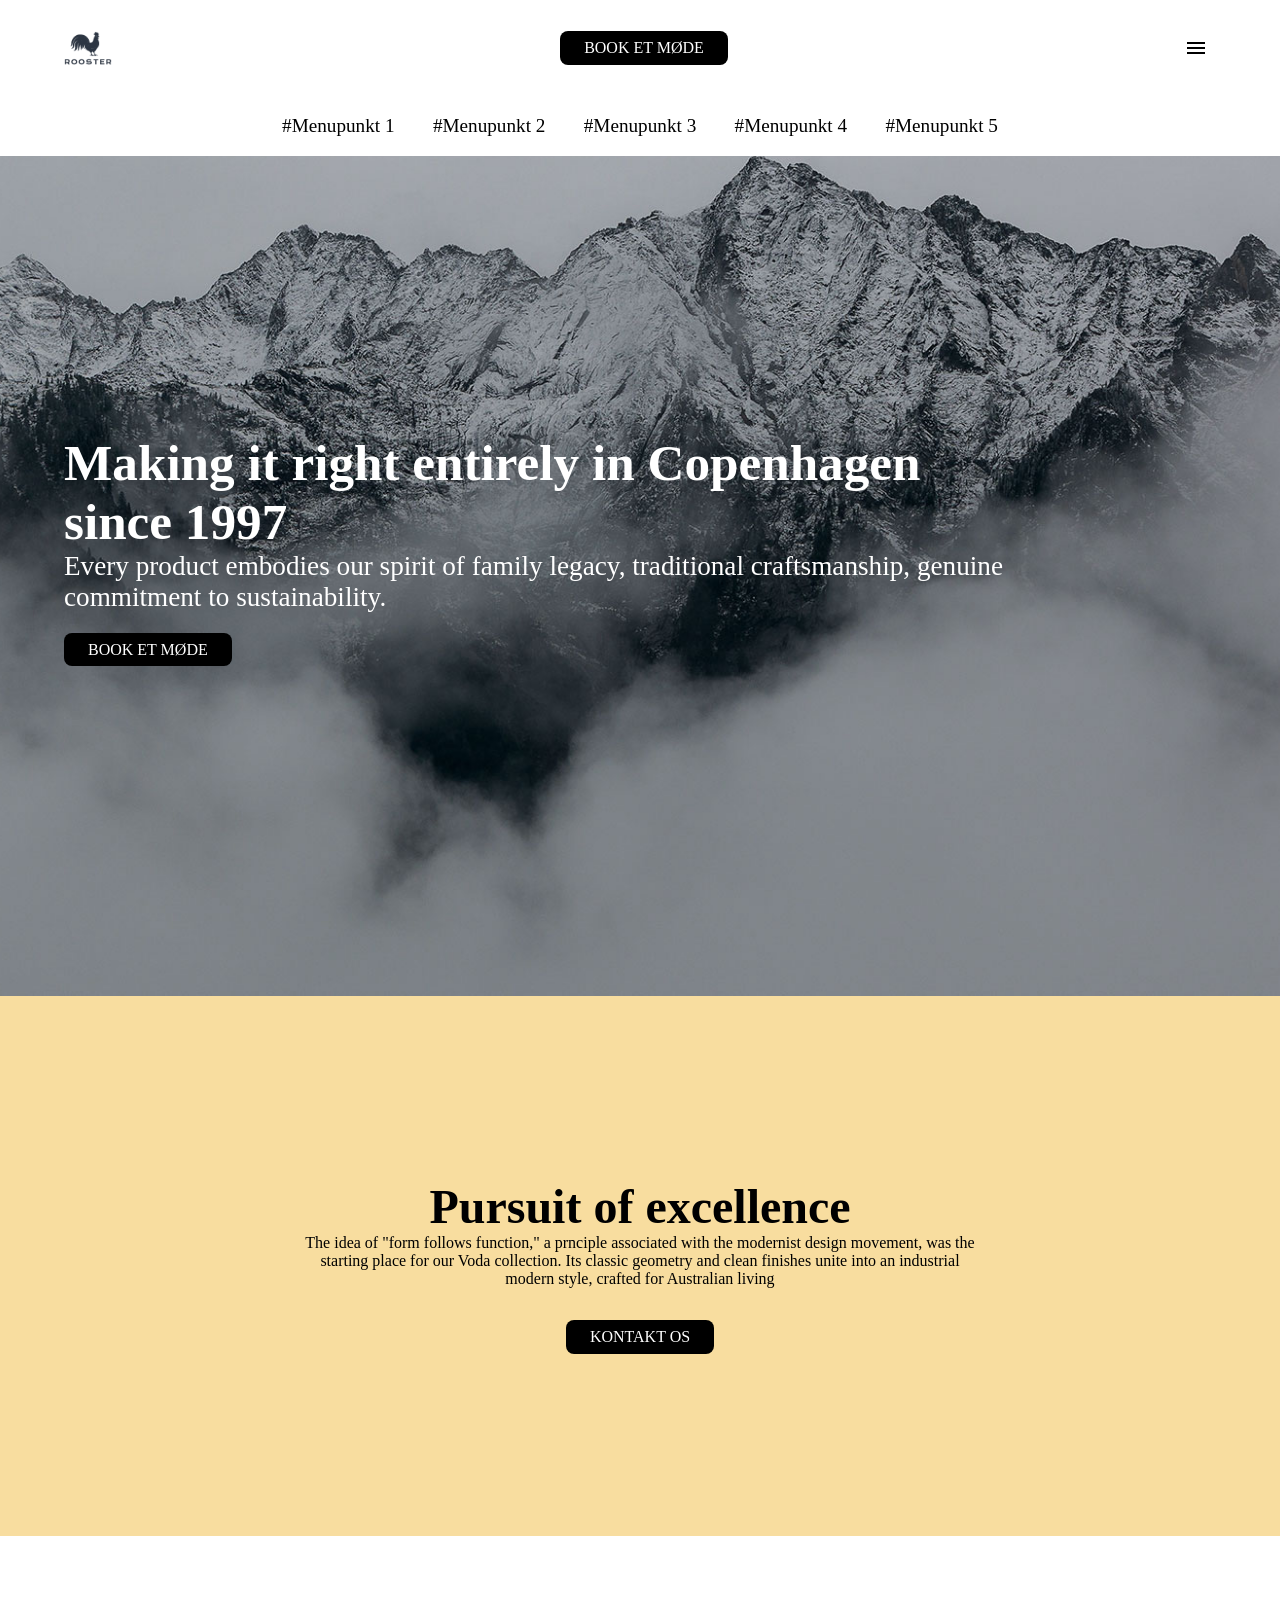
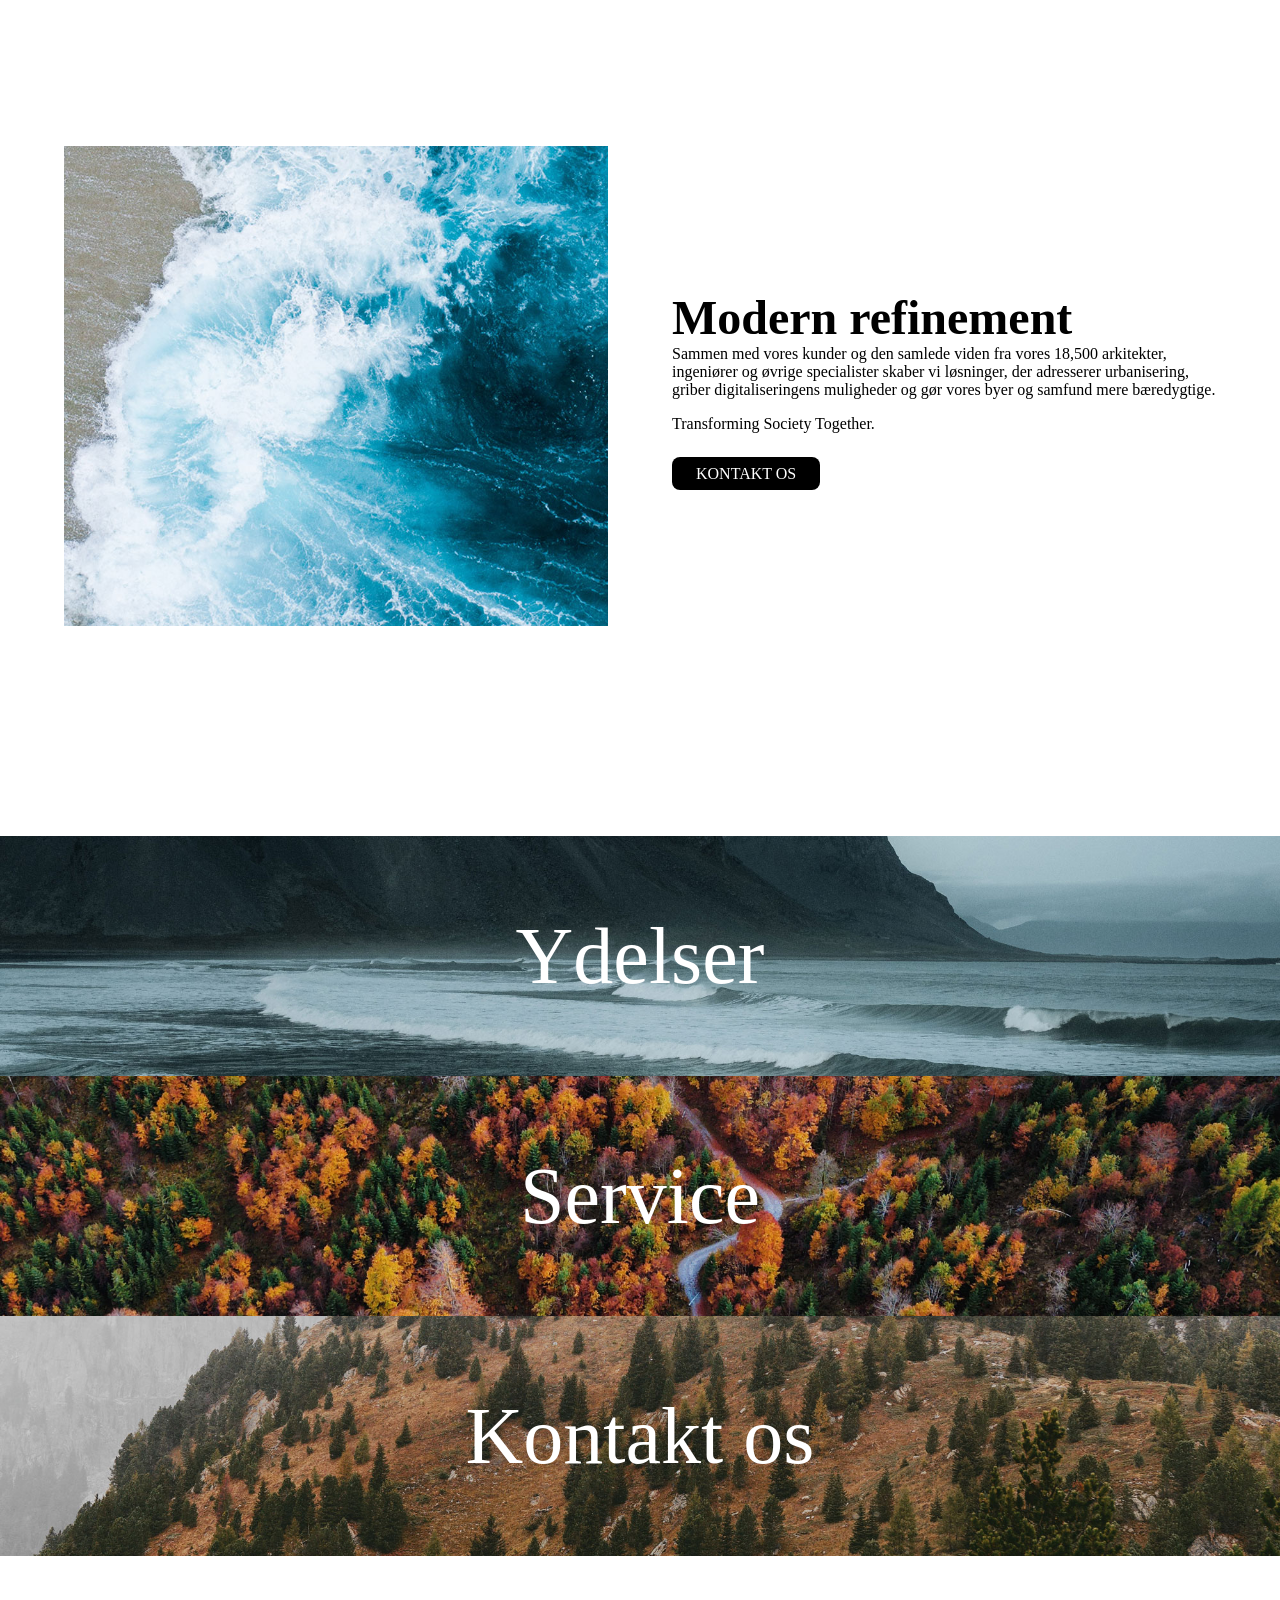
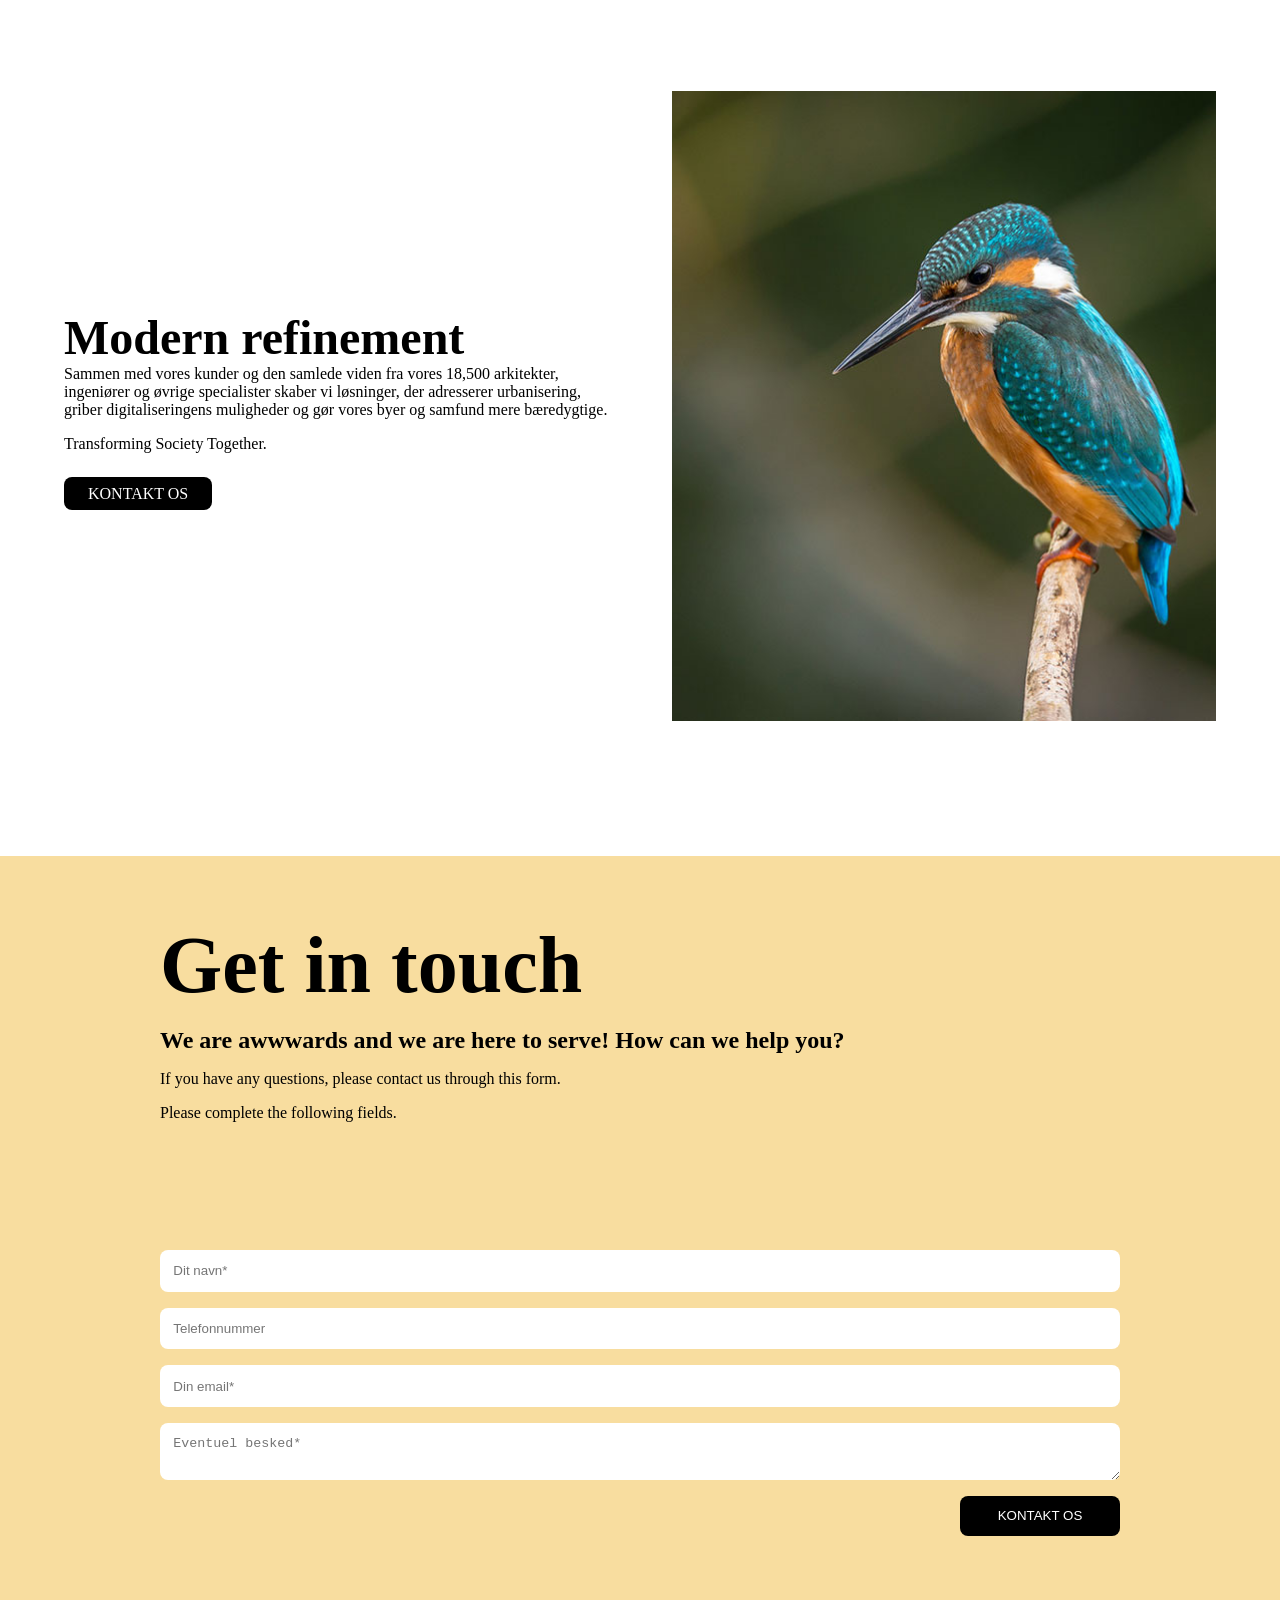
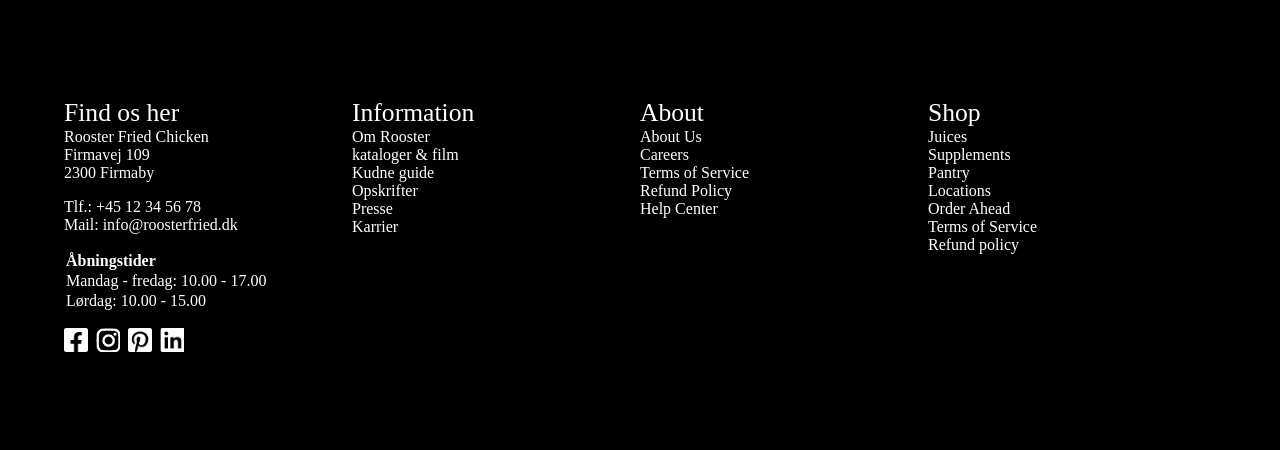
==== index.html @ 4e00f794 "Add change to file structure." ====
<!DOCTYPE html>
<html lang="en">

<head>
    <meta charset="UTF-8">
    <meta name="viewport" content="width=device-width, initial-scale=1.0">
    <!-- css -->
    <link rel="stylesheet" href="./css/layout.css">
    <link rel="stylesheet" href="./css/navbar.css">
    <link rel="stylesheet" href="./css/hero-section.css">
    <link rel="stylesheet" href="./css/content-section.css">
    <link rel="stylesheet" href="./css/splitcontent-section.css">
    <link rel="stylesheet" href="./css/splitcontent-section2.css">
    <link rel="stylesheet" href="./css/footer.css">
    <link rel="stylesheet" href="./css/contact-form.css">
    <link rel="stylesheet" href="./css/menu.css">

    <!-- icons -->
    <link rel="stylesheet" href="https://fonts.googleapis.com/css2?family=Material+Symbols+Outlined:opsz,wght,FILL,GRAD@24,400,0,0&icon_names=menu" />

    <!-- fonts -->
    <link rel="preconnect" href="https://fonts.googleapis.com">
    <link rel="preconnect" href="https://fonts.gstatic.com" crossorigin>
    <link href="https://fonts.googleapis.com/css2?family=DM+Serif+Display:ital@0;1&display=swap" rel="stylesheet">

    <!-- js -->
    <script src="./components/navbar.js" defer></script>
    <script src="./components/footer.js"></script>    
    <title>Rooster</title>
</head>

<body>
    <!-- HEADER ========================================================================= -->
    <header>
        <!-- navigation -->
        <nav class="navbar navbar--phone__screen navbar--tablet__screen navbar--laptop__screen navbar--desktop__screen">
            <!-- logo -->
            <a href="./" class="navbar__logo_container">
                <img class="navbar__logo" src="/Materiale/rooster-logo.png" alt="Rooster Logo">
            </a>
            <!-- links -->
            <ul class="navbar__list__container">
                <li class="navbar__list"><a class="navbar__list_item" href="#">#Menupunkt 1</a></li>
                <li class="navbar__list"><a class="navbar__list_item" href="#">#Menupunkt 2</a></li>
                <li class="navbar__list"><a class="navbar__list_item" href="#">#Menupunkt 3</a></li>
                <li class="navbar__list"><a class="navbar__list_item" href="#">#Menupunkt 4</a></li>
                <li class="navbar__list"><a class="navbar__list_item" href="#">#Menupunkt 5</a></li>
            </ul>

            <a style="text-decoration: none;" href="#" class="navbar__button_booking">book et møde</a>

            <!-- burgermenu -->
            <button class="burgermenu">
                <span class="material-symbols-outlined">
                    menu
                </span>
            </button>

            <!-- burgermenu - links -->
            <ul class="burgermenu__navbar__list__container">
                <li class="burgermenu__navbar__list"><a class="burgermenu__navbar__list_item" href="#">#Menupunkt 1</a></li>
                <li class="burgermenu__navbar__list"><a class="burgermenu__navbar__list_item" href="#">#Menupunkt 2</a></li>
                <li class="burgermenu__navbar__list"><a class="burgermenu__navbar__list_item" href="#">#Menupunkt 3</a></li>
                <li class="burgermenu__navbar__list"><a class="burgermenu__navbar__list_item" href="#">#Menupunkt 4</a></li>
                <li class="burgermenu__navbar__list"><a class="burgermenu__navbar__list_item" href="#">#Menupunkt 5</a></li>
            </ul>
        </nav>

        <!-- HERO SECTION ========================================================================= -->
        <section class="heroSection herosection--phone__screen herosection--tablet__screen herosection--laptop__screen herosection--desktop__screen">

            <div class="heroSection__body_container">
                <h1 class="heroSection__title">Making it right entirely in Copenhagen since 1997</h1>
                <p class="heroSection__text">Every product embodies our spirit of family legacy, traditional
                    craftsmanship, genuine commitment to sustainability.</p>
                <a style="text-decoration: none;" href="#" class="navbar__button_booking">book et møde</a>
            </div>

        </section>
    </header>

    <!-- MAIN ========================================================================= -->
    <main>
        <!-- Content section #1 -->
        <section class="contentSection">

            <div class="contentSection__body_container">
                <h1 class="contentSection__title">Pursuit of excellence</h1>
                <p class="contentSection__text">The idea of "form follows function," a prnciple associated with the
                    modernist design movement, was the starting place for our Voda collection. Its classic geometry and
                    clean finishes unite into an industrial modern style, crafted for Australian living</p>
                <a style="text-decoration: none;" href="#" class="navbar__button_booking">kontakt os</a>
            </div>
        </section>

        <!-- splitcontent section -->
        <section class="splitContent splitcontentsection__1--phone__screen">
            <div class="splitContent__img">
            </div>
            <div class="splitContent__body_container">
                <h1 class="splitContent__title">Modern refinement</h1>
                <p class="splitContent__text">Sammen med vores kunder og den samlede viden fra vores 18,500 arkitekter,
                    ingeniører og øvrige specialister skaber vi løsninger, der adresserer urbanisering, griber
                    digitaliseringens muligheder og gør vores byer og samfund mere bæredygtige.</p>
                <span class="splitContent__oneliner">Transforming Society Together.</span>
                <a style="text-decoration: none;" href="#" class="navbar__button_booking">kontakt os</a>
            </div>
        </section>

        <!-- menu -->
        <section class="menu">
            <a href="#" class="img-1">Ydelser</a>
            <a href="#" class="img-2">Service</a>
            <a href="#" class="img-3">Kontakt os</a>
        </section>

        <!-- splitcontent section 2-->
        <section class="splitContent2">
            <div class="splitContent2__img">
            </div>
            <div class="splitContent2__body_container">
                <h1 class="splitContent2__title">Modern refinement</h1>
                <p class="splitContent2__text">Sammen med vores kunder og den samlede viden fra vores 18,500 arkitekter,
                    ingeniører og øvrige specialister skaber vi løsninger, der adresserer urbanisering, griber
                    digitaliseringens muligheder og gør vores byer og samfund mere bæredygtige.</p>
                <span class="splitContent2__oneliner">Transforming Society Together.</span>
                <a style="text-decoration: none;" href="#" class="button_contacting">kontakt os</a>
            </div>
        </section>

        <!-- contact form -->
        <section class="contactForm">
            <div class="contactForm__body_container">
                <h1 class="contactForm__title">Get in touch</h1>
                <span class="contactForm__text1">We are awwwards and we are here to serve! How can we help you?</span>
                <span class="contactForm__text2">If you have any questions, please contact us through this form.</span>
                <span class="contactForm__text3">Please complete the following fields.</span>
            </div>
            <form class="form">
                <input type="text" placeholder="Dit navn*">
                <input type="text" placeholder="Telefonnummer">
                <input type="text" placeholder="Din email*">
                <textarea placeholder="Eventuel besked*"></textarea>
                <div class="form__button_container">
                    <button class="form__submit" type="submit">kontakt os</button>
                </div>
            </form>
        </section>
    </main>

    <!-- FOOTER ========================================================================= -->
    <footer>
        <ul class="footer__lists_container">
            <!-- 1st column -->
            <li class="footer__list">
                <span class="footer__links_title">Find os her</span>
                <div class="container">
                    <div class="footer__section_info">
                        <span>Rooster Fried Chicken</span>
                        <span>Firmavej 109</span>
                        <span>2300 Firmaby</span>
                    </div>
                    <div class="footer__section_info">
                        <span>Tlf.: +45 12 34 56 78</span>
                        <span>Mail: info@roosterfried.dk</span>
                    </div>
                    
                    <table>
                        <tr>
                            <th>Åbningstider</th>
                        </tr>
                        <tr>
                            <td>Mandag - fredag: 10.00 - 17.00</td>
                        </tr>
                        <tr>
                            <td>Lørdag: 10.00 - 15.00</td>
                        </tr>
                    </table>

                    <div class="icons_container">
                        <div class="socialMedia__icon_container"><img class="socialMedia__icon"
                                src="/Materiale/facebook-ikon-hvid.png" alt="Facebook"></div>
                        <div class="socialMedia__icon_container"><img class="socialMedia__icon"
                                src="/Materiale/instagram-ikon-hvid.png" alt="Instagram"></div>
                        <div class="socialMedia__icon_container"><img class="socialMedia__icon"
                                src="/Materiale/pinterest-ikon-hvid.png" alt="Pinterest"></div>
                        <div class="socialMedia__icon_container"><img class="socialMedia__icon"
                                src="/Materiale/linkedin-ikon-hvid.png" alt="LinkedIn"></div>
                    </div>
                </div>
            </li>

            <!-- 2nd column -->
            <li class="footer__list">
                <span class="footer__links_title">Information</span>
                <a href="#">Om Rooster</a>
                <a href="#">kataloger & film</a>
                <a href="#">Kudne guide</a>
                <a href="#">Opskrifter</a>
                <a href="#">Presse</a>
                <a href="#">Karrier</a>
            </li>

            <!-- 3rd column -->
            <li class="footer__list">
                <span class="footer__links_title">About</span>
                <a href="#">About Us</a>
                <a href="#">Careers</a>
                <a href="#">Terms of Service</a>
                <a href="#">Refund Policy</a>
                <a href="#">Help Center</a>
            </li>

            <!-- 4th column -->
            <li class="footer__list">
                <span class="footer__links_title">Shop</span>
                <a href="#">Juices</a>
                <a href="#">Supplements</a>
                <a href="#">Pantry</a>
                <a href="#">Locations</a>
                <a href="#">Order Ahead</a>
                <a href="#">Terms of Service</a>
                <a href="#">Refund policy</a>
            </li>
        </ul>
    </footer>
    <script src="./js/burgermenu.js" defer></script>
</body>

</html>
---- css/layout.css ----
* {
    padding: 0;
    margin: 0;
    box-sizing: border-box;
}

:root {
    --main-color-black: #000000;
    --main-color-white: #ffffff;
    --main-color-yellow: #f8dd9f;
}

header {
    background-color: var(--main-color-white);
}
---- css/navbar.css ----
/* color sheme */
:root {
    --main-color-black: #000000;
    --main-color-white: #ffffff;
}

/* NAVBAR ================================================= */
.navbar {
    position: relative;
    display: flex;
    align-items: center;
    justify-content: space-between;

    height: 6em;
    width: 100vw;
}

.navbar--phone__screen {
    padding: 0 2em;
}

/* logo */
.navbar__logo_container {
    height: 3em;
    width: 3em;
}

.navbar__logo {
    display: block;
    object-fit: contain;

    height: 100%;
    width: 100%;
}

/* navbar container */
.navbar__list__container--hidden {
    display: none;
}

/* booking button */
.navbar__button_booking {
    border-style: none;
    text-transform: uppercase;

    border-radius: .5em;
    padding: .5em 1.5em;

    background-color: var(--main-color-black);
    color: var(--main-color-white);
}

/* BURGERMENU ================================================= */
.burgermenu {
    display: flex;
    justify-content: center;
    align-items: center;
    border-style: none;

    border-radius: .5em;
    padding: .6em;
    background-color: transparent;
}


/* burgermenu links */
.burgermenu__navbar__list__container {
    position: absolute;
    display: flex;
    flex-direction: column;
    justify-content: center;
    align-items: center;
    flex-wrap: wrap;

    top: 3em;
    left: 0;
    width: 100vw;
    font-size: 2em;

    background-color: var(--main-color-white);
}

.burgermenu__navbar__list__container--hidden {
    display: none;
}

.burgermenu__navbar__list {
    list-style: none;
    display: flex;
    justify-content: center;
    width: 100%;
}

.burgermenu__navbar__list_item {
    text-align: center;
    text-decoration: none;

    padding: 1em;
    font-size: .5em;
    height: 100%;
    width: 100%;

    color: var(--main-color-black);
}

/* SCREEN ================================================= */
/* phone */
@media (min-width: 300px) and (max-width: 649px) {
    .navbar__list__container {
        display: none;
    }
}

/* Tablet */
@media (min-width: 650px) and (max-width: 1399px) {
    .navbar--tablet__screen {
        padding: 0 4em;
    }

    .navbar__list__container {
        display: none;
    }

    .burgermenu__navbar__list__container {
        display: flex;
        justify-content: center;
        align-items: center;
        flex-direction: row;
        

        padding: 0 2em;
    }

    .burgermenu__navbar__list {
        list-style: none;
        display: flex;
        justify-content: space-between;
        width: auto;
    }
    
    .burgermenu__navbar__list_item {
        font-size: .6em;
    }

}

/* Laptop */
@media (min-width: 1400px) and (max-width: 1799px) {
    .navbar--laptop__screen {
        padding: 0 5em;
    }

    .navbar__logo_container {
        height: 6em;
        width: 6em;
    }
    
    .navbar__button_booking {
        padding: 1em 3em;
        font-size: 1em;
    }

    .burgermenu, .burgermenu__navbar__list__container {
        display: none;
    }

    .navbar__list__container {
        display: flex;
        align-items: center;
        gap: 2em;
        height: 100%;
    }

    .navbar__list {
        list-style: none;
    }

    .navbar__list_item {
        text-decoration: none;
        font: 3em;
        padding: 2em;
        color: var(--main-color-black);
    }
    
}

/* Desktop */
@media ((min-width: 1800px) and (max-width: 3000px)) {
    .navbar--desktop__screen {
        padding: 0 10em;
    }

    .navbar__logo_container {
        height: 6em;
        width: 6em;
    }

    .navbar__button_booking {
        padding: 1em 3em;
        font-size: 1em;
    }

    .burgermenu, .burgermenu__navbar__list__container {
        display: none;
    }

    .navbar__list__container {
        display: flex;
        align-items: center;
        gap: 2em;
        height: 100%;   
    }

    .navbar__list {
        list-style: none;
    }

    .navbar__list_item {
        text-decoration: none;
        font: 3em;
        padding: 2em;
        font-size: 1.2em;
        color: var(--main-color-black);
    }
    
}
---- css/hero-section.css ----
:root {
    --main-color-black: #000000;
    --main-color-white: #ffffff;
}

.heroSection {
    display: flex;
    justify-content: start;
    align-items: center;

    height: 100vh;
    width: 100vw;

    background-image: url("/Materiale/topbillede.jpg");
    background-repeat: no-repeat;
    background-position: center; 
    background-size: cover;

}

.heroSection__body_container {
    max-width: 60em;
}

.heroSection__title {
    font-size: 5em;
    color: var(--main-color-white);
}

.heroSection__text {
    margin-bottom: 1em;
    
    font-size: 2em;
    color: var(--main-color-white);

}

/* SCREEN ================================================= */
/* phone */
@media (min-width: 300px) and (max-width: 649px) {
    .heroSection {
        padding: 0 2em;
    }

    .heroSection__title {
        font-size: 2.8em;
    }

    .heroSection__text {
        font-size: 1.5em
    
    }
}

/* Tablet */
@media (min-width: 650px) and (max-width: 1399px) {
    .heroSection {
        padding: 0 4em;
    }

    .heroSection__title {
        font-size: 3.2em;
    }

    .heroSection__text {
        font-size: 1.7em
    
    }
}

/* Laptop */
@media (min-width: 1400px) and (max-width: 1799px) {
    .heroSection {
        padding: 0 5em;
    }
}

/* Desktop */
@media ((min-width: 1800px) and (max-width: 3000px)) {
    .heroSection {
        padding: 0 10em;
    }
}
---- css/content-section.css ----
:root {
    --main-color-black: #000000;
    --main-color-white: #ffffff;
    --main-color-yellow: #f8dd9f;
}

.contentSection {
    display: flex;
    justify-content: center;
    align-items: center;

    height: 60vh;
    width: 100vw;
    padding: 0 10em;

    background-color: var(--main-color-yellow);
}

.contentSection__body_container {
    display: flex;
    flex-direction: column;
    justify-content: center;
    align-items: center;
    text-align: center;

    max-width: 42em;
}

.contentSection__title {
    font-size: 3em;
    color: var(--main-color-black);
}

.contentSection__text {
    color: var(--main-color-black);
    margin-bottom: 2em;
}

.contentSection__button--styling {
    display: flex;
    justify-content: center;
    align-items: center;

    height: 3em;
    width: 12em;
    border-radius: 8px;


    vertical-align: middle;
    text-transform: uppercase;
    text-decoration: none;
    
    color: var(--main-color-white);
    background-color: var(--main-color-black);
}
---- css/splitcontent-section.css ----
:root {
    --main-color-black: #000000;
    --main-color-white: #ffffff;
}

.splitContent {
    display: flex;
    align-items: center;
    gap: 4em;

    height: 100vh;
    width: 100vw;
}

.splitContent__img {
    height: 50em;
    width: 100%;

    background-image: url("/Materiale/splitsektion-1.jpg");
    background-repeat: no-repeat;
    background-position: center; 
    background-size: cover;
}

.splitContent__body_container {
    width: 100%;
}

.splitContent__title {
    font-size: 3em;
    color: var(--main-color-black);
}

.splitContent__text {
    color: var(--main-color-black);
}

.splitContent__oneliner {
    display: block;
    margin-top: 1em;
    margin-bottom: 2em;
    color: var(--main-color-black);
}

.button_contacting {
    border-style: none;
    text-transform: uppercase;

    border-radius: .5em;
    padding: .5em 1.5em;

    background-color: var(--main-color-black);
    color: var(--main-color-white);
}

/* SCREEN ================================================== */
/* phone */
@media (min-width: 300px) and (max-width: 649px) {
    .splitContent__img {
        display: none;
    }

    .splitContent {
        padding: 0 2em;

        background-image: url("/Materiale/splitsektion-1.jpg");
        background-repeat: no-repeat;
        background-position: center;
        background-size: cover;
    }
}

/* Tablet */
@media (min-width: 650px) and (max-width: 1399px) {
    .splitContent {
        padding: 0 4em;        
    }

    .splitContent__img {
        height: 30em;
        /* width: 50em; */
    
        background-image: url("/Materiale/splitsektion-1.jpg");
        background-repeat: no-repeat;
        background-position: center; 
        background-size: cover;
    }
}

/* Laptop */
@media (min-width: 1400px) and (max-width: 1799px) {
    .splitContent {
        padding: 0 5em;        
    }
}

/* Desktop */
@media ((min-width: 1800px) and (max-width: 3000px)) {
    .splitContent {
        padding: 0 10em;
    }
}
---- css/splitcontent-section2.css ----
:root {
    --main-color-black: #000000;
    --main-color-white: #ffffff;
}

.splitContent2 {
    display: flex;
    align-items: center;
    flex-direction: row-reverse;
    gap: 4em;

    padding: 0 10em;
    height: 100vh;
    width: 100vw;
}

.splitContent2__img {
    height: 70%;
    width: 100%;

    background-image: url("/Materiale/splitsektion-2.jpg");
    background-repeat: no-repeat;
    background-position: center; 
    background-size: cover;
}

.splitContent2__body_container {
    width: 100%;
}

.splitContent2__title {
    font-size: 3em;
    color: var(--main-color-black);
}

.splitContent2__text {
    color: var(--main-color-black);
}

.splitContent2__oneliner {
    display: block;
    margin-top: 1em;
    margin-bottom: 2em;
}

/* SCREEN ================================================== */
/* phone */
@media (min-width: 300px) and (max-width: 649px) {
    .splitContent2__img {
        display: none;
    }

    .splitContent2 {
        padding: 0 2em;

        background-image: url("/Materiale/splitsektion-2.jpg");
        background-repeat: no-repeat;
        background-position: center;
        background-size: cover;
    }

    .splitContent2__title {
        font-size: 3em;
        color: var(--main-color-white);
    }
    
    .splitContent2__text {
        color: var(--main-color-white);
    }

    .splitContent2__oneliner {
        color: var(--main-color-white);
    }

    .button_contacting {
        background-color: var(--main-color-white);
        color: var(--main-color-black);
    }
}

/* Tablet */
@media (min-width: 650px) and (max-width: 1399px) {
    .splitContent2 {
        padding: 0 4em;        
    }
}

/* Laptop */
@media (min-width: 1400px) and (max-width: 1799px) {
    .splitContent2 {
        padding: 0 5em;        
    }
}

/* Desktop */
@media ((min-width: 1800px) and (max-width: 3000px)) {
    .splitContent2 {
        padding: 0 10em;
    }
}
---- css/footer.css ----
:root {
    --main-color-black: #000000;
    --main-color-white: #ffffff;
}

footer {
    display: flex;
    align-items: center;
    justify-content: center;

    min-height: 50vh;
    width: 100vw;

    color: var(--main-color-white);
    background-color: var(--main-color-black);
}

.footer__lists_container {
    display: flex;
    width: 100%;
}

.container {
    display: flex;
    flex-direction: column;
    gap: 1em;
}

.footer__section_info > *{
    display: block;
}

.footer__list {
    display: flex;
    flex-direction: column;
    list-style: none;

    width: 25%;
    
}

.footer__links_title {
    display: block;
    font-size: 2em;
}

.footer__list a {
    text-decoration: none;
    color: var(--main-color-white);
}

/* Icons */
.icons_container {
    display: flex;
    gap: .5em;
}

.socialMedia__icon_container {
    height: 1.5em;
    width: 1.5em;
}

.socialMedia__icon {
    display: block;
    object-fit: contain;

    height: 100%;
    width: 100%;
}

/* SCREEN ================================================= */
/* phone */
@media (min-width: 300px) and (max-width: 649px) {
    footer {
        display: flex;
        flex-direction: row;
        flex-wrap: wrap;
        padding: 2em;
    }

    .footer__lists_container {
        display: flex;
        flex-wrap: wrap;
        justify-content: space-between;
        row-gap: 1em;
        width: 100%;
    }

    .container {
        display: flex;
        flex-direction: column;
        gap: 1em;
    }

    .footer__list {
        display: flex;
        flex-direction: column;
        list-style: none;
    
        width: 45%;
    }

    .footer__links_title {
        font-size: 1.5em;
    }
}

/* Tablet */
@media (min-width: 650px) and (max-width: 1399px) {
    footer {
        padding: 4em;
    }

    .footer__links_title {
        font-size: 1.6em;
    }
}

/* Laptop */
@media (min-width: 1400px) and (max-width: 1799px) {
    footer {
        padding: 0 5em;
    }
}

/* Desktop */
@media ((min-width: 1800px) and (max-width: 3000px)) {
    footer {
        padding: 0 10em;
    }
}
---- css/contact-form.css ----
:root {
    --main-color-black: #000000;
    --main-color-white: #ffffff;
    --main-color-yellow: #f8dd9f;
}

.contactForm {
    display: flex;
    align-items: center;

    padding: 0 10em;
    min-height: 70vh;
    width: 100vw;
    
    background-color: var(--main-color-yellow);
}

.contactForm__body_container {
    display: flex;
    flex-direction: column;
    gap: 1em;

    width: 100%;
    margin-bottom: 8em;
}

.contactForm__title {
    font-size: 5em;
    color: var(--main-color-black);
}

.contactForm__text1 {
    display: block;

    font-size: 1.5em;
    font-weight: bold;

    color: var(--main-color-black);
}

.contactForm__text2, .contactForm__text3 {
    display: block;
    color: var(--main-color-black);
}

/* form */
.form {
    display: flex;
    flex-direction: column;
    gap: 1em;
    width: 100%;
}

.form > input, textarea {
    padding: 1em;
    border-style: none;
    border-radius: 8px;
    color: var(--main-color-black);

}

.form__button_container {
    display: flex;
    justify-content: end;
}

.form__submit {
    display: flex;
    justify-content: center;
    align-items: center;

    height: 3em;
    width: 12em;
    border-radius: 8px;
    border-style: none;


    vertical-align: middle;
    text-transform: uppercase;
    text-decoration: none;
    
    color: var(--main-color-white);
    background-color: var(--main-color-black);
}

/* SCREEN ================================================== */
/* phone */
@media (min-width: 300px) and (max-width: 649px) {
    .contactForm {
        display: flex;
        align-items: center;
        flex-wrap: wrap;

        padding: 2em;
    }

    .contactForm__title {
        font-size: 3em;
        color: var(--main-color-black);
    }
}

/* Tablet */
@media (min-width: 650px) and (max-width: 1399px) {
    .contactForm {
        display: flex;
        align-items: center;
        flex-wrap: wrap;
        
        padding: 4em 10em;
    }
}

/* Laptop */
@media (min-width: 1400px) and (max-width: 1799px) {
    .contactForm {
        padding: 4em 10em;
    }
}

/* Desktop */
@media ((min-width: 1800px) and (max-width: 3000px)) {

}
---- css/menu.css ----
:root {
    --main-color-white: #ffffff;
}

.menu {
    display: flex;
    
    height: 80vh;
    width: 100vw;

    font-size: 5em;
}

.img-1 {
    display: flex;
    justify-content: center;
    align-items: center;
    text-decoration: none;

    height: 100%;
    width: calc(100% / 3);

    background-image: url("/Materiale/ydelser.jpg");
    background-repeat: no-repeat;
    background-position: center; 
    background-size: cover;

    color: var(--main-color-white);
}

.img-2 {
    display: flex;
    justify-content: center;
    align-items: center;
    text-decoration: none;

    height: 100%;
    width: calc(100% / 3);

    background-image: url("/Materiale/service.jpg");
    background-repeat: no-repeat;
    background-position: center; 
    background-size: cover;

    color: var(--main-color-white);
}

.img-3 {
    display: flex;
    justify-content: center;
    align-items: center;
    text-decoration: none;

    height: 100%;
    width: calc(100% / 3);

    background-image: url("/Materiale/kontaktos.jpg");
    background-repeat: no-repeat;
    background-position: center; 
    background-size: cover;

    color: var(--main-color-white);
}

/* SCREEN ================================================== */
/* phone */
@media (min-width: 300px) and (max-width: 649px) {
    .menu {
        display: flex;
        flex-wrap: wrap;
        font-size: 3em;
    }

    .img-1, .img-2, .img-3 {
        width: 100%;
        height: calc(100% / 3);
    }
}

/* Tablet */
@media (min-width: 650px) and (max-width: 1399px) {
    .menu {
        display: flex;
        flex-wrap: wrap;
    }

    .img-1, .img-2, .img-3 {
        width: 100%;
        height: calc(100% / 3);
    }
}

/* Laptop */
@media (min-width: 1400px) and (max-width: 1799px) {

}

/* Desktop */
@media ((min-width: 1800px) and (max-width: 3000px)) {

}
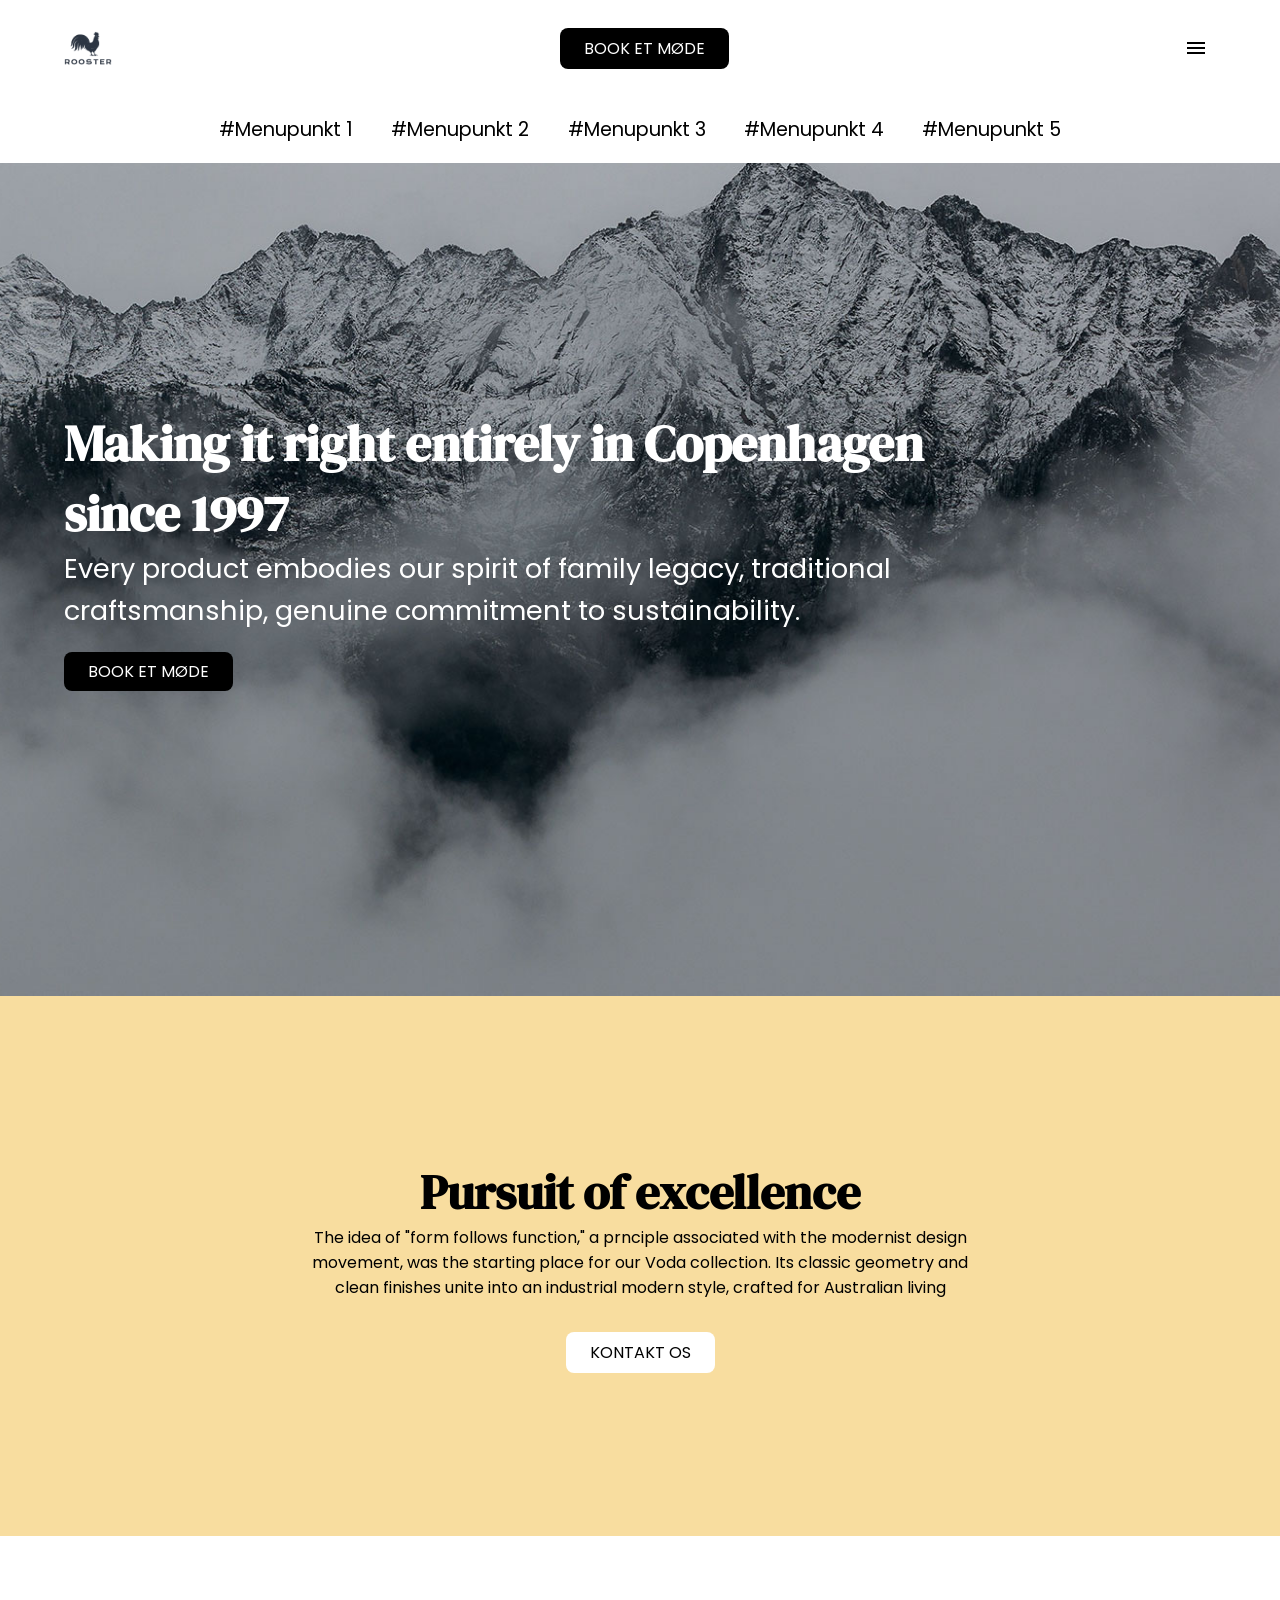
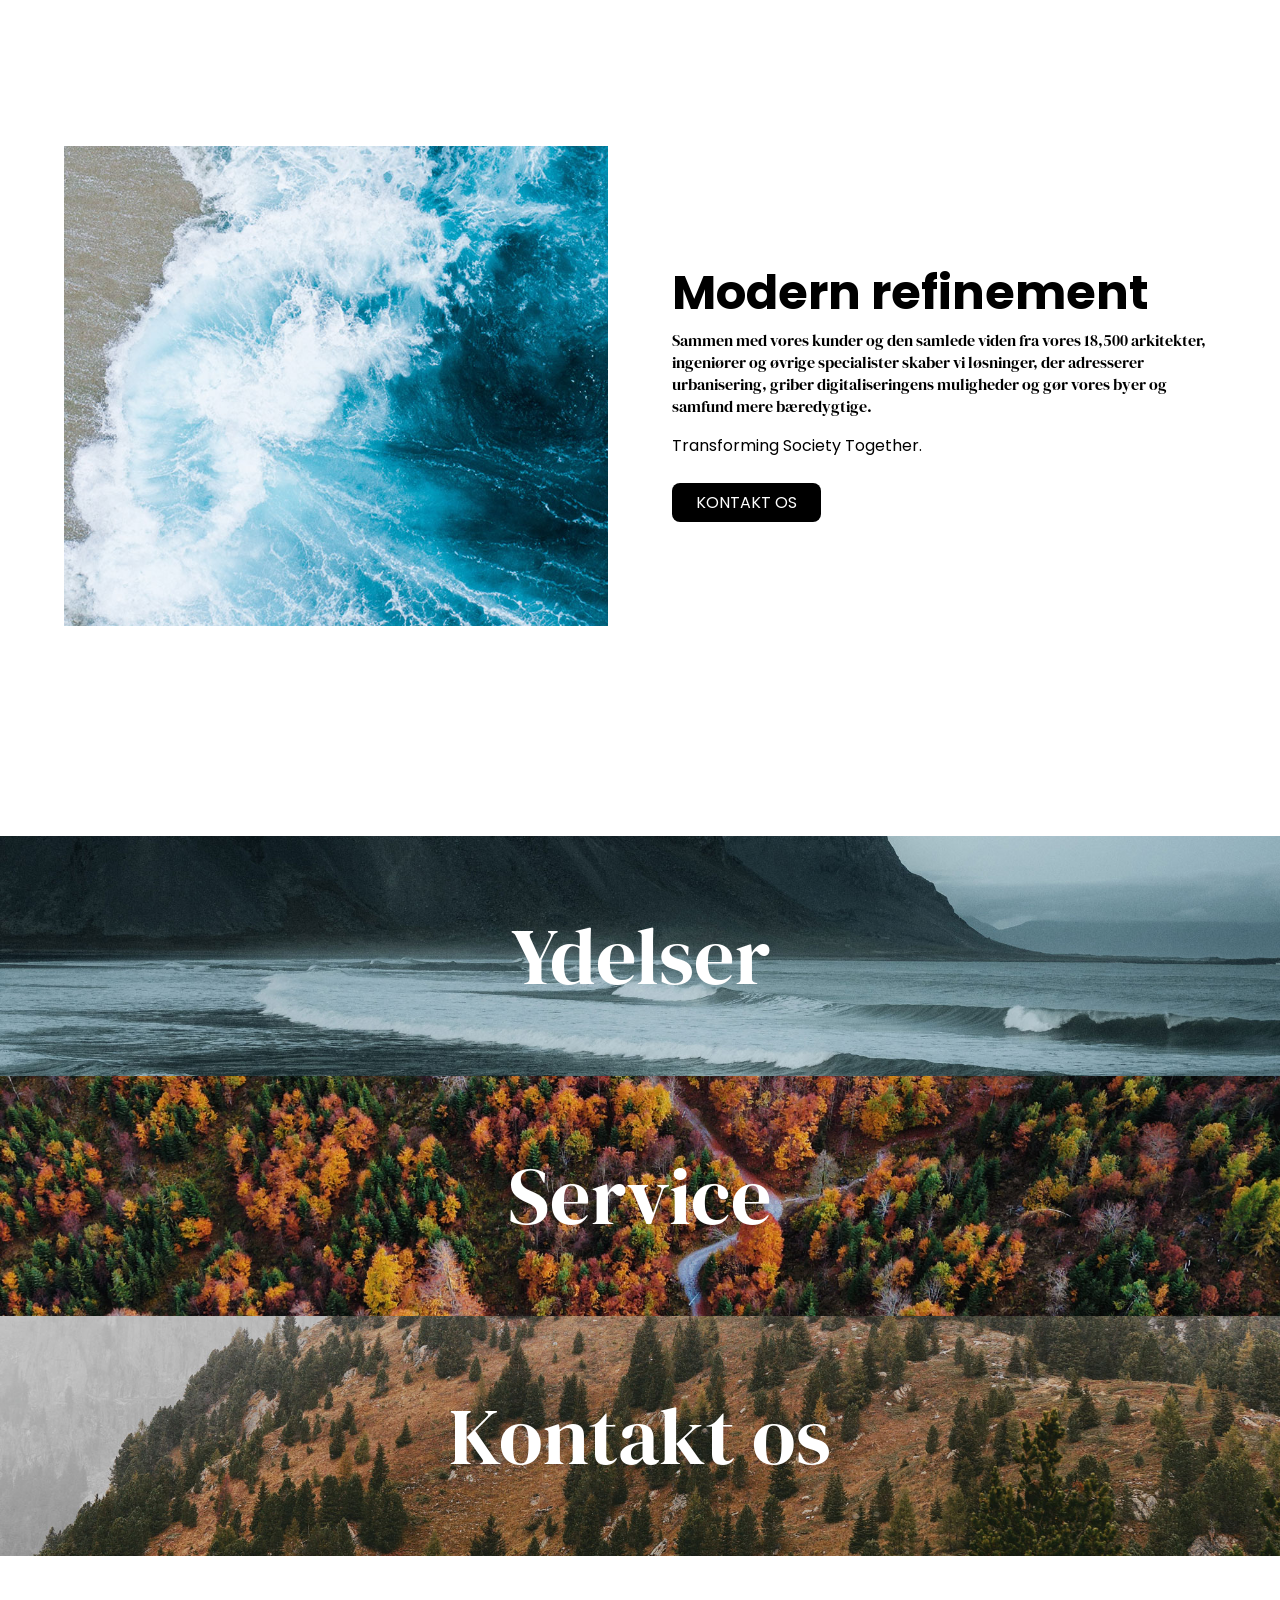
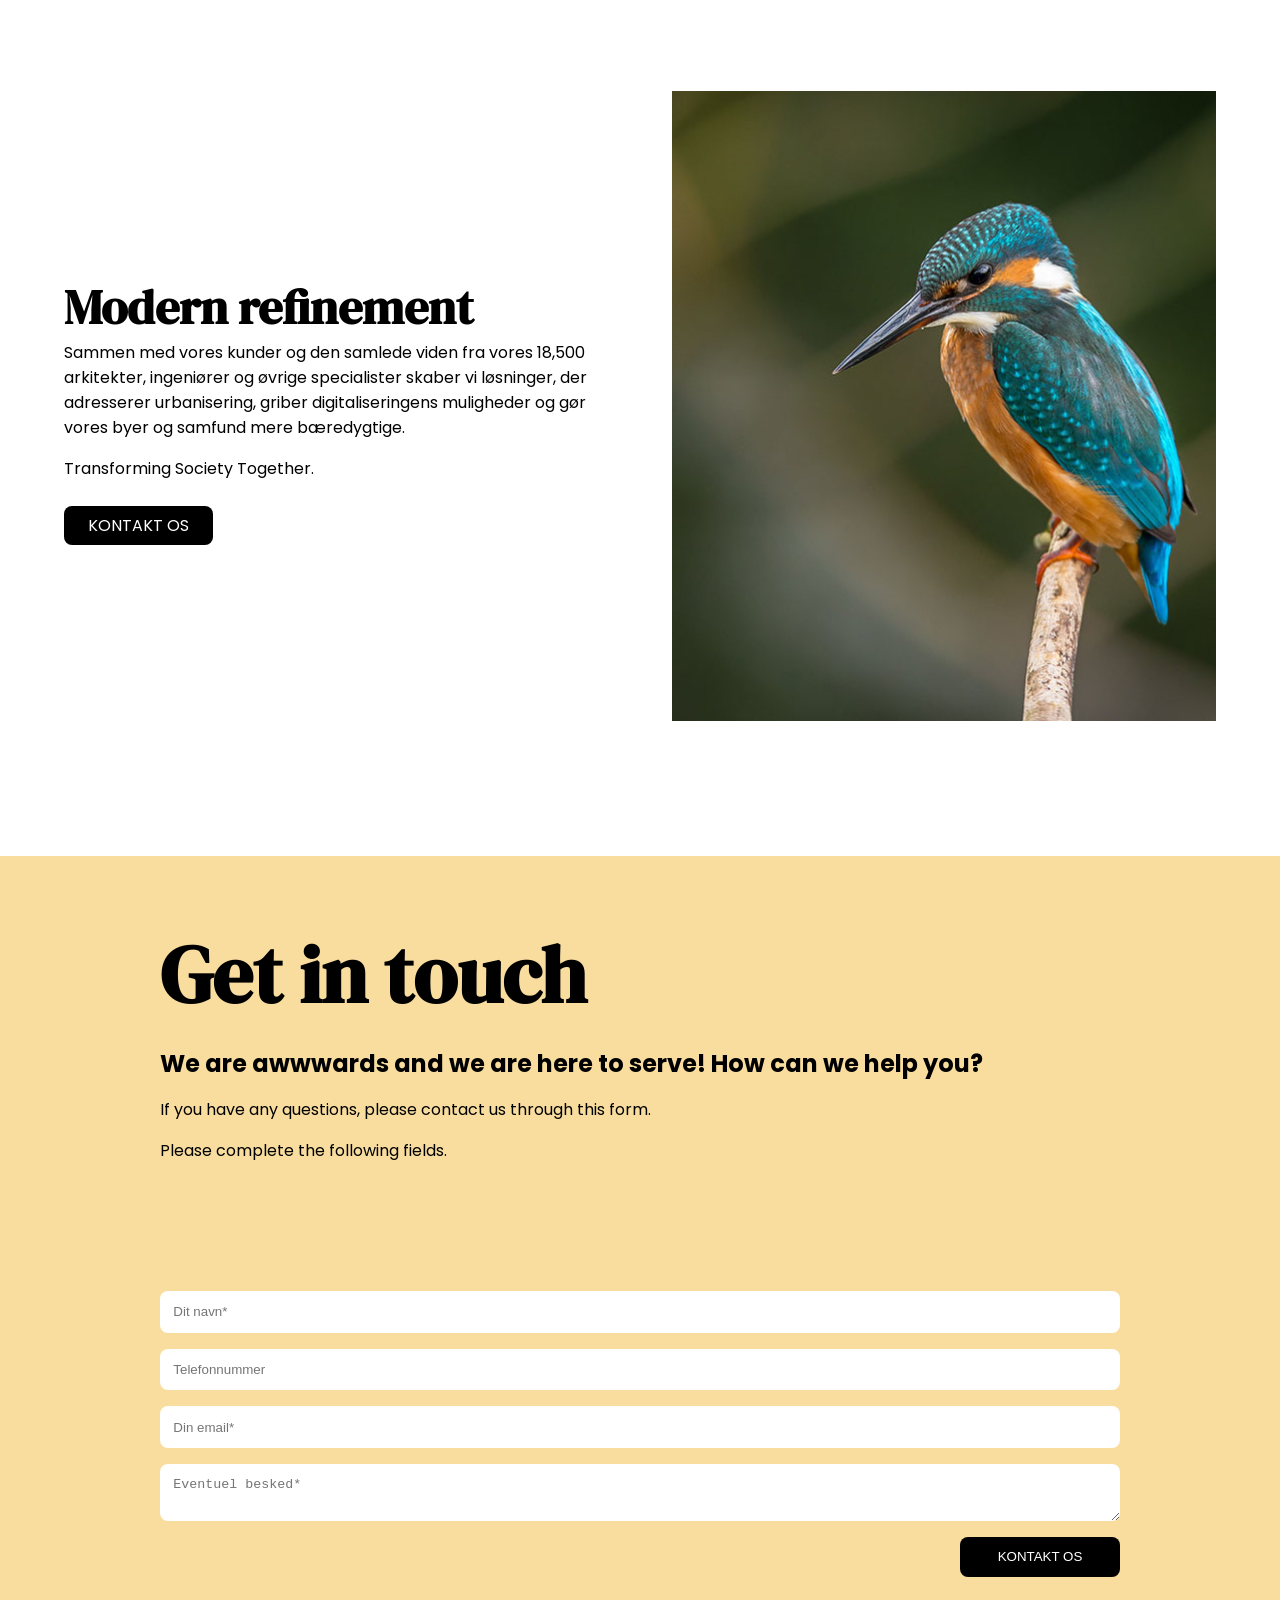
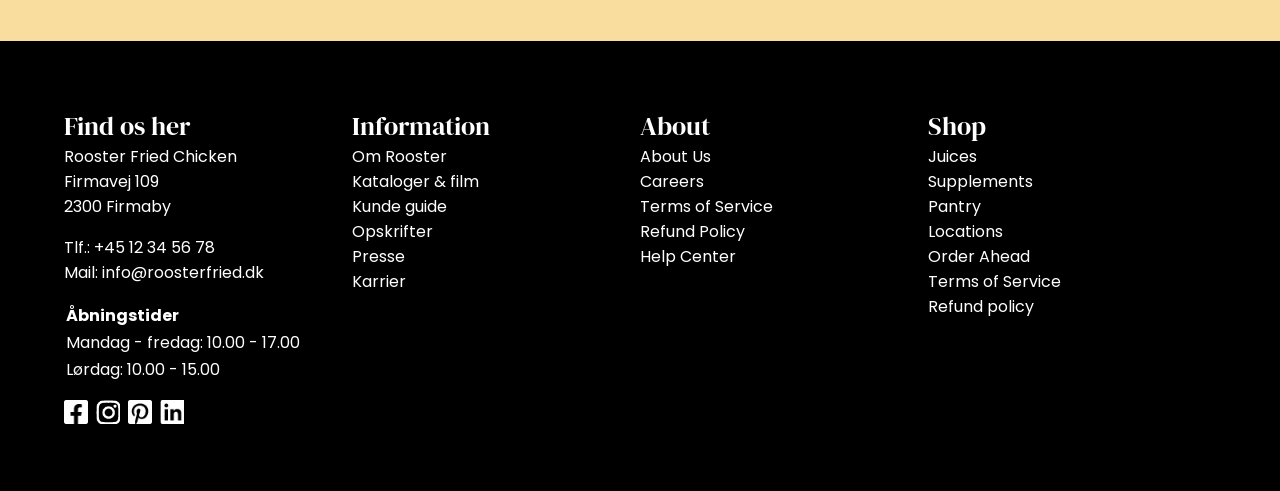
==== commit 25ba6634: "Add google fonts to texts and titles." ====
--- a/index.html
+++ b/index.html
@@ -22,6 +22,10 @@
     <link rel="preconnect" href="https://fonts.googleapis.com">
     <link rel="preconnect" href="https://fonts.gstatic.com" crossorigin>
     <link href="https://fonts.googleapis.com/css2?family=DM+Serif+Display:ital@0;1&display=swap" rel="stylesheet">
+    
+    <link rel="preconnect" href="https://fonts.googleapis.com">
+    <link rel="preconnect" href="https://fonts.gstatic.com" crossorigin>
+    <link href="https://fonts.googleapis.com/css2?family=DM+Serif+Display:ital@0;1&family=Poppins:ital,wght@0,100;0,200;0,300;0,400;0,500;0,600;0,700;0,800;0,900;1,100;1,200;1,300;1,400;1,500;1,600;1,700;1,800;1,900&display=swap" rel="stylesheet">
 
     <!-- js -->
     <script src="./components/navbar.js" defer></script>
@@ -36,7 +40,7 @@
         <nav class="navbar navbar--phone__screen navbar--tablet__screen navbar--laptop__screen navbar--desktop__screen">
             <!-- logo -->
             <a href="./" class="navbar__logo_container">
-                <img class="navbar__logo" src="/Materiale/rooster-logo.png" alt="Rooster Logo">
+                <img class="navbar__logo" src="./Materiale/rooster-logo.png" alt="Rooster Logo">
             </a>
             <!-- links -->
             <ul class="navbar__list__container">
@@ -89,7 +93,7 @@
                 <p class="contentSection__text">The idea of "form follows function," a prnciple associated with the
                     modernist design movement, was the starting place for our Voda collection. Its classic geometry and
                     clean finishes unite into an industrial modern style, crafted for Australian living</p>
-                <a style="text-decoration: none;" href="#" class="navbar__button_booking">kontakt os</a>
+                <a style="text-decoration: none;" href="#" class="hero__button">kontakt os</a>
             </div>
         </section>
 
@@ -194,8 +198,8 @@
             <li class="footer__list">
                 <span class="footer__links_title">Information</span>
                 <a href="#">Om Rooster</a>
-                <a href="#">kataloger & film</a>
-                <a href="#">Kudne guide</a>
+                <a href="#">Kataloger & film</a>
+                <a href="#">Kunde guide</a>
                 <a href="#">Opskrifter</a>
                 <a href="#">Presse</a>
                 <a href="#">Karrier</a>
--- a/css/layout.css
+++ b/css/layout.css
@@ -10,6 +10,11 @@
     --main-color-yellow: #f8dd9f;
 }
 
+body {
+    font-family: "Poppins", serif;
+    font-style: normal;
+}
+
 header {
     background-color: var(--main-color-white);
 }
--- a/css/hero-section.css
+++ b/css/hero-section.css
@@ -11,7 +11,7 @@
     height: 100vh;
     width: 100vw;
 
-    background-image: url("/Materiale/topbillede.jpg");
+    background-image: url("../Materiale/topbillede.jpg");
     background-repeat: no-repeat;
     background-position: center; 
     background-size: cover;
@@ -25,6 +25,7 @@
 .heroSection__title {
     font-size: 5em;
     color: var(--main-color-white);
+    font-family: "DM Serif Display", serif;
 }
 
 .heroSection__text {
@@ -33,6 +34,17 @@
     font-size: 2em;
     color: var(--main-color-white);
 
+}
+
+.hero__button {
+    border-style: none;
+    text-transform: uppercase;
+
+    border-radius: .5em;
+    padding: .5em 1.5em;
+
+    background-color: var(--main-color-white);
+    color: var(--main-color-black);
 }
 
 /* SCREEN ================================================= */
--- a/css/content-section.css
+++ b/css/content-section.css
@@ -29,6 +29,7 @@
 .contentSection__title {
     font-size: 3em;
     color: var(--main-color-black);
+    font-family: "DM Serif Display", serif;
 }
 
 .contentSection__text {
--- a/css/splitcontent-section.css
+++ b/css/splitcontent-section.css
@@ -16,7 +16,7 @@
     height: 50em;
     width: 100%;
 
-    background-image: url("/Materiale/splitsektion-1.jpg");
+    background-image: url("../Materiale/splitsektion-1.jpg");
     background-repeat: no-repeat;
     background-position: center; 
     background-size: cover;
@@ -33,6 +33,7 @@
 
 .splitContent__text {
     color: var(--main-color-black);
+    font-family: "DM Serif Display", serif;
 }
 
 .splitContent__oneliner {
@@ -63,7 +64,7 @@
     .splitContent {
         padding: 0 2em;
 
-        background-image: url("/Materiale/splitsektion-1.jpg");
+        background-image: url("../Materiale/splitsektion-1.jpg");
         background-repeat: no-repeat;
         background-position: center;
         background-size: cover;
@@ -80,7 +81,7 @@
         height: 30em;
         /* width: 50em; */
     
-        background-image: url("/Materiale/splitsektion-1.jpg");
+        background-image: url("../Materiale/splitsektion-1.jpg");
         background-repeat: no-repeat;
         background-position: center; 
         background-size: cover;
--- a/css/splitcontent-section2.css
+++ b/css/splitcontent-section2.css
@@ -18,7 +18,7 @@
     height: 70%;
     width: 100%;
 
-    background-image: url("/Materiale/splitsektion-2.jpg");
+    background-image: url("../Materiale/splitsektion-2.jpg");
     background-repeat: no-repeat;
     background-position: center; 
     background-size: cover;
@@ -31,6 +31,7 @@
 .splitContent2__title {
     font-size: 3em;
     color: var(--main-color-black);
+    font-family: "DM Serif Display", serif;
 }
 
 .splitContent2__text {
@@ -53,7 +54,7 @@
     .splitContent2 {
         padding: 0 2em;
 
-        background-image: url("/Materiale/splitsektion-2.jpg");
+        background-image: url("../Materiale/splitsektion-2.jpg");
         background-repeat: no-repeat;
         background-position: center;
         background-size: cover;
@@ -73,6 +74,12 @@
     }
 
     .button_contacting {
+        border-style: none;
+        text-transform: uppercase;
+    
+        border-radius: .5em;
+        padding: .5em 1.5em;
+        
         background-color: var(--main-color-white);
         color: var(--main-color-black);
     }
--- a/css/footer.css
+++ b/css/footer.css
@@ -42,6 +42,7 @@
 .footer__links_title {
     display: block;
     font-size: 2em;
+    font-family: "DM Serif Display", serif;
 }
 
 .footer__list a {
--- a/css/contact-form.css
+++ b/css/contact-form.css
@@ -27,6 +27,7 @@
 .contactForm__title {
     font-size: 5em;
     color: var(--main-color-black);
+    font-family: "DM Serif Display", serif;
 }
 
 .contactForm__text1 {
--- a/css/menu.css
+++ b/css/menu.css
@@ -20,12 +20,13 @@
     height: 100%;
     width: calc(100% / 3);
 
-    background-image: url("/Materiale/ydelser.jpg");
+    background-image: url("../Materiale/ydelser.jpg");
     background-repeat: no-repeat;
     background-position: center; 
     background-size: cover;
 
     color: var(--main-color-white);
+    font-family: "DM Serif Display", serif;
 }
 
 .img-2 {
@@ -37,12 +38,13 @@
     height: 100%;
     width: calc(100% / 3);
 
-    background-image: url("/Materiale/service.jpg");
+    background-image: url("../Materiale/service.jpg");
     background-repeat: no-repeat;
     background-position: center; 
     background-size: cover;
 
     color: var(--main-color-white);
+    font-family: "DM Serif Display", serif;
 }
 
 .img-3 {
@@ -54,12 +56,13 @@
     height: 100%;
     width: calc(100% / 3);
 
-    background-image: url("/Materiale/kontaktos.jpg");
+    background-image: url("../Materiale/kontaktos.jpg");
     background-repeat: no-repeat;
     background-position: center; 
     background-size: cover;
 
     color: var(--main-color-white);
+    font-family: "DM Serif Display", serif;
 }
 
 /* SCREEN ================================================== */
